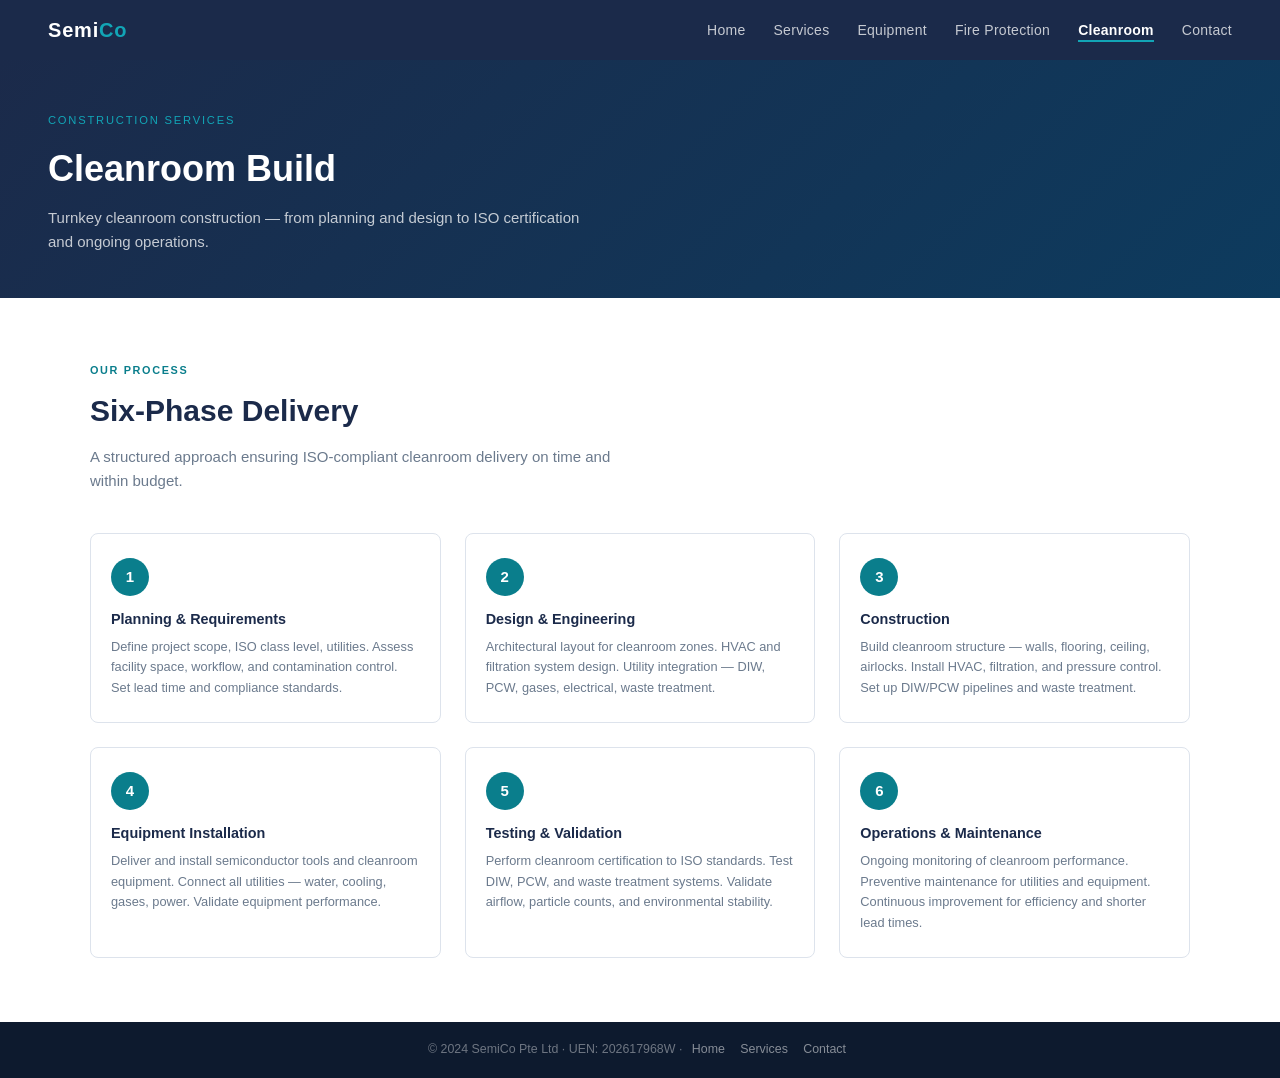
==== cleanroom.html @ 3f47e58f "Deploy SemiCo website" ====
<!DOCTYPE html>
<html lang="en">
<head>
  <meta charset="UTF-8"/>
  <meta name="viewport" content="width=device-width, initial-scale=1.0"/>
  <title>SemiCo – Cleanroom</title>
  <link rel="stylesheet" href="style.css"/>
</head>
<body>

<nav>
  <a href="index.html" class="nav-logo">Semi<span>Co</span></a>
  <ul class="nav-links">
    <li><a href="index.html">Home</a></li>
    <li><a href="services.html">Services</a></li>
    <li><a href="equipment.html">Equipment</a></li>
    <li><a href="fire.html">Fire Protection</a></li>
    <li><a href="cleanroom.html" class="active">Cleanroom</a></li>
    <li><a href="contact.html">Contact</a></li>
  </ul>
  <button class="nav-toggle" id="navToggle" aria-label="Toggle menu">
    <span></span><span></span><span></span>
  </button>
</nav>
<div class="nav-drawer" id="navDrawer">
  <ul>
    <li><a href="index.html">Home</a></li>
    <li><a href="services.html">Services</a></li>
    <li><a href="equipment.html">Equipment</a></li>
    <li><a href="fire.html">Fire Protection</a></li>
    <li><a href="cleanroom.html" class="active">Cleanroom</a></li>
    <li><a href="contact.html">Contact</a></li>
  </ul>
</div>

<div class="page-hero">
  <p class="eyebrow">Construction Services</p>
  <h1>Cleanroom Build</h1>
  <p>Turnkey cleanroom construction — from planning and design to ISO certification and ongoing operations.</p>
</div>

<!-- PROCESS -->
<section class="section">
  <div class="container">
    <p class="section-label">Our Process</p>
    <h2 class="section-title">Six-Phase Delivery</h2>
    <p class="section-subtitle">A structured approach ensuring ISO-compliant cleanroom delivery on time and within budget.</p>
    <div class="process-grid">
      <div class="process-step">
        <div class="step-num">1</div>
        <h4>Planning &amp; Requirements</h4>
        <p>Define project scope, ISO class level, utilities. Assess facility space, workflow, and contamination control. Set lead time and compliance standards.</p>
      </div>
      <div class="process-step">
        <div class="step-num">2</div>
        <h4>Design &amp; Engineering</h4>
        <p>Architectural layout for cleanroom zones. HVAC and filtration system design. Utility integration — DIW, PCW, gases, electrical, waste treatment.</p>
      </div>
      <div class="process-step">
        <div class="step-num">3</div>
        <h4>Construction</h4>
        <p>Build cleanroom structure — walls, flooring, ceiling, airlocks. Install HVAC, filtration, and pressure control. Set up DIW/PCW pipelines and waste treatment.</p>
      </div>
      <div class="process-step">
        <div class="step-num">4</div>
        <h4>Equipment Installation</h4>
        <p>Deliver and install semiconductor tools and cleanroom equipment. Connect all utilities — water, cooling, gases, power. Validate equipment performance.</p>
      </div>
      <div class="process-step">
        <div class="step-num">5</div>
        <h4>Testing &amp; Validation</h4>
        <p>Perform cleanroom certification to ISO standards. Test DIW, PCW, and waste treatment systems. Validate airflow, particle counts, and environmental stability.</p>
      </div>
      <div class="process-step">
        <div class="step-num">6</div>
        <h4>Operations &amp; Maintenance</h4>
        <p>Ongoing monitoring of cleanroom performance. Preventive maintenance for utilities and equipment. Continuous improvement for efficiency and shorter lead times.</p>
      </div>
    </div>
  </div>
</section>


<footer>
  © 2024 SemiCo Pte Ltd · UEN: 202617968W ·
  <a href="index.html">Home</a>
  <a href="services.html">Services</a>
  <a href="contact.html">Contact</a>
</footer>

<script>
  const toggle = document.getElementById('navToggle');
  const drawer = document.getElementById('navDrawer');
  toggle.addEventListener('click', () => {
    toggle.classList.toggle('open');
    drawer.classList.toggle('open');
  });
</script>
</body>
</html>
---- style.css ----
/* ── VARIABLES ── */
:root {
  --navy: #1B2A4A;
  --teal: #0A7E8C;
  --teal-light: #12A5B6;
  --accent: #F0A500;
  --off-white: #F5F7FA;
  --white: #ffffff;
  --text: #2C3E50;
  --muted: #6B7A8D;
  --border: #DDE3EC;
  --red: #C0392B;
}

* { box-sizing: border-box; margin: 0; padding: 0; }

body {
  font-family: 'Segoe UI', Calibri, Arial, sans-serif;
  color: var(--text);
  background: var(--white);
  line-height: 1.6;
}

/* ── NAV ── */
nav {
  position: sticky;
  top: 0;
  z-index: 200;
  background: var(--navy);
  height: 60px;
  display: flex;
  align-items: center;
  justify-content: space-between;
  padding: 0 48px;
}
.nav-logo {
  font-size: 1.25rem;
  font-weight: 700;
  color: var(--white);
  letter-spacing: 0.04em;
  text-decoration: none;
}
.nav-logo span { color: var(--teal-light); }

.nav-links {
  list-style: none;
  display: flex;
  gap: 28px;
  align-items: center;
}
.nav-links a {
  color: rgba(255,255,255,0.75);
  text-decoration: none;
  font-size: 0.875rem;
  letter-spacing: 0.02em;
  transition: color 0.2s;
  white-space: nowrap;
}
.nav-links a:hover,
.nav-links a.active { color: var(--white); }
.nav-links a.active { font-weight: 600; border-bottom: 2px solid var(--teal-light); padding-bottom: 2px; }

/* Hamburger */
.nav-toggle {
  display: none;
  flex-direction: column;
  gap: 5px;
  cursor: pointer;
  background: none;
  border: none;
  padding: 4px;
}
.nav-toggle span {
  display: block;
  width: 24px;
  height: 2px;
  background: var(--white);
  border-radius: 2px;
  transition: transform 0.25s, opacity 0.25s;
}
.nav-toggle.open span:nth-child(1) { transform: translateY(7px) rotate(45deg); }
.nav-toggle.open span:nth-child(2) { opacity: 0; }
.nav-toggle.open span:nth-child(3) { transform: translateY(-7px) rotate(-45deg); }

/* Mobile nav drawer */
.nav-drawer {
  display: none;
  position: fixed;
  top: 60px;
  left: 0; right: 0;
  background: var(--navy);
  z-index: 190;
  padding: 16px 0 24px;
  box-shadow: 0 8px 24px rgba(0,0,0,0.3);
}
.nav-drawer.open { display: block; }
.nav-drawer ul { list-style: none; }
.nav-drawer ul li a {
  display: block;
  padding: 12px 24px;
  color: rgba(255,255,255,0.8);
  text-decoration: none;
  font-size: 1rem;
  border-left: 3px solid transparent;
  transition: background 0.15s, border-color 0.15s;
}
.nav-drawer ul li a:hover,
.nav-drawer ul li a.active {
  background: rgba(255,255,255,0.06);
  border-left-color: var(--teal-light);
  color: var(--white);
}

/* ── PAGE HERO ── */
.hero {
  background: linear-gradient(135deg, var(--navy) 0%, #0D3B5E 55%, var(--teal) 100%);
  color: var(--white);
  padding: 88px 48px 72px;
  text-align: center;
}
.hero .eyebrow {
  font-size: 0.7rem;
  letter-spacing: 0.16em;
  text-transform: uppercase;
  color: var(--teal-light);
  margin-bottom: 14px;
}
.hero h1 {
  font-size: clamp(1.9rem, 5vw, 3.1rem);
  font-weight: 700;
  line-height: 1.15;
  max-width: 700px;
  margin: 0 auto 18px;
}
.hero h1 span { color: var(--accent); }
.hero p {
  max-width: 560px;
  margin: 0 auto 32px;
  font-size: 1.0625rem;
  color: rgba(255,255,255,0.8);
}

.page-hero {
  background: linear-gradient(135deg, var(--navy) 0%, #0D3B5E 100%);
  color: var(--white);
  padding: 52px 48px 44px;
}
.page-hero .eyebrow {
  font-size: 0.7rem;
  letter-spacing: 0.16em;
  text-transform: uppercase;
  color: var(--teal-light);
  margin-bottom: 10px;
}
.page-hero h1 {
  font-size: clamp(1.5rem, 4vw, 2.25rem);
  font-weight: 700;
  margin-bottom: 8px;
}
.page-hero p {
  color: rgba(255,255,255,0.75);
  font-size: 0.9375rem;
  max-width: 560px;
}

/* ── BUTTONS ── */
.btn {
  display: inline-block;
  padding: 12px 28px;
  border-radius: 4px;
  font-size: 0.9375rem;
  font-weight: 600;
  text-decoration: none;
  transition: opacity 0.2s;
  cursor: pointer;
}
.btn:hover { opacity: 0.85; }
.btn-primary { background: var(--accent); color: var(--navy); }
.btn-outline { border: 1.5px solid rgba(255,255,255,0.5); color: var(--white); }

/* ── STATS BAND ── */
.stats-band {
  background: var(--off-white);
  border-bottom: 1px solid var(--border);
  display: flex;
  justify-content: center;
  flex-wrap: wrap;
}
.stat {
  flex: 1;
  min-width: 140px;
  max-width: 220px;
  text-align: center;
  padding: 24px 16px;
  border-right: 1px solid var(--border);
}
.stat:last-child { border-right: none; }
.stat .num {
  display: block;
  font-size: 1.875rem;
  font-weight: 700;
  color: var(--teal);
  line-height: 1;
  margin-bottom: 4px;
}
.stat .label {
  font-size: 0.775rem;
  color: var(--muted);
  letter-spacing: 0.03em;
}

/* ── SECTION LAYOUT ── */
.section { padding: 64px 48px; }
.section-alt { background: var(--off-white); }
.container { max-width: 1100px; margin: 0 auto; }

.section-label {
  font-size: 0.68rem;
  letter-spacing: 0.15em;
  text-transform: uppercase;
  color: var(--teal);
  font-weight: 600;
  margin-bottom: 8px;
}
.section-title {
  font-size: clamp(1.4rem, 3vw, 1.875rem);
  font-weight: 700;
  color: var(--navy);
  margin-bottom: 10px;
}
.section-subtitle {
  color: var(--muted);
  max-width: 560px;
  margin-bottom: 40px;
  font-size: 0.9375rem;
}

/* ── CARDS ── */
.card-grid {
  display: grid;
  grid-template-columns: repeat(auto-fit, minmax(280px, 1fr));
  gap: 22px;
}
.card {
  background: var(--white);
  border: 1px solid var(--border);
  border-radius: 8px;
  padding: 26px 22px;
  transition: box-shadow 0.2s, transform 0.2s;
}
.card:hover {
  box-shadow: 0 8px 24px rgba(0,0,0,0.08);
  transform: translateY(-3px);
}
.card-icon {
  width: 42px; height: 42px;
  border-radius: 8px;
  background: linear-gradient(135deg, var(--teal), var(--teal-light));
  display: flex; align-items: center; justify-content: center;
  margin-bottom: 14px;
  font-size: 1.2rem;
}
.card h3 { font-size: 0.975rem; font-weight: 700; color: var(--navy); margin-bottom: 7px; }
.card p { font-size: 0.875rem; color: var(--muted); line-height: 1.55; }

/* ── EQUIPMENT CARD ── */
.eq-card {
  border-radius: 8px;
  overflow: hidden;
  border: 1px solid var(--border);
  background: var(--white);
  transition: box-shadow 0.2s;
}
.eq-card:hover { box-shadow: 0 8px 24px rgba(0,0,0,0.08); }
.eq-card-header {
  background: linear-gradient(135deg, var(--navy), #0D3B5E);
  color: var(--white);
  padding: 16px 18px;
}
.eq-card-header .tag {
  display: inline-block;
  font-size: 0.62rem;
  letter-spacing: 0.1em;
  text-transform: uppercase;
  background: rgba(255,255,255,0.15);
  border-radius: 3px;
  padding: 3px 7px;
  margin-bottom: 7px;
}
.eq-card-header h3 { font-size: 0.9375rem; font-weight: 600; }
.eq-card-body { padding: 16px 18px; }
.eq-card-body p { font-size: 0.85rem; color: var(--muted); line-height: 1.55; }

.badge {
  display: inline-block;
  background: var(--off-white);
  border: 1px solid var(--border);
  border-radius: 4px;
  padding: 5px 11px;
  font-size: 0.775rem;
  color: var(--navy);
  font-weight: 600;
}

/* ── ABOUT GRID ── */
.about-grid {
  display: grid;
  grid-template-columns: 1fr 1fr;
  gap: 48px;
  align-items: start;
}
.about-text p { margin-bottom: 14px; }

.mission-block {
  background: var(--navy);
  color: var(--white);
  border-radius: 8px;
  padding: 34px 30px;
  position: relative;
  overflow: hidden;
}
.mission-block::before {
  content: '"';
  position: absolute;
  top: -24px; left: 16px;
  font-size: 9rem;
  color: rgba(255,255,255,0.05);
  font-family: Georgia, serif;
  line-height: 1;
}
.mission-block .m-label {
  font-size: 0.68rem;
  letter-spacing: 0.15em;
  text-transform: uppercase;
  color: var(--teal-light);
  margin-bottom: 14px;
}
.mission-block blockquote {
  font-size: 1rem;
  line-height: 1.65;
  color: rgba(255,255,255,0.9);
  font-style: italic;
}

/* ── FIRE SECTION ── */
.fire-grid {
  display: grid;
  grid-template-columns: 1fr 1fr;
  gap: 40px;
  align-items: start;
}
.fire-list {
  list-style: none;
  display: grid;
  grid-template-columns: 1fr 1fr;
  gap: 9px;
  margin-top: 20px;
}
.fire-list li {
  display: flex; align-items: center; gap: 8px;
  font-size: 0.875rem;
}
.fire-list li::before {
  content: '';
  width: 7px; height: 7px;
  border-radius: 50%;
  background: var(--teal);
  flex-shrink: 0;
}
.fire-highlight {
  background: linear-gradient(135deg, #C0392B, #96281B);
  color: var(--white);
  border-radius: 8px;
  padding: 30px;
}
.fire-highlight h3 { font-size: 1.0625rem; font-weight: 700; margin-bottom: 12px; }
.fire-highlight p { font-size: 0.875rem; opacity: 0.9; margin-bottom: 8px; }

/* ── PROJECT TABLE ── */
.table-wrap { overflow-x: auto; -webkit-overflow-scrolling: touch; }
table { width: 100%; border-collapse: collapse; font-size: 0.875rem; }
thead tr { background: var(--navy); color: var(--white); }
th { padding: 13px 16px; text-align: left; font-weight: 600; white-space: nowrap; }
td { padding: 12px 16px; vertical-align: top; }
tbody tr:nth-child(odd) { background: var(--white); }
tbody tr:nth-child(even) { background: var(--off-white); }
tbody tr { border-bottom: 1px solid var(--border); }
.year-cell { white-space: nowrap; font-weight: 600; color: var(--navy); }
.year-cell.ongoing { color: var(--teal); }
.contractor-cell { color: var(--muted); }

/* ── PROCESS STEPS ── */
.process-grid {
  display: grid;
  grid-template-columns: repeat(3, 1fr);
  gap: 24px;
}
.process-step {
  background: var(--white);
  border: 1px solid var(--border);
  border-radius: 8px;
  padding: 24px 20px;
}
.step-num {
  width: 38px; height: 38px;
  border-radius: 50%;
  background: var(--teal);
  color: var(--white);
  font-weight: 700;
  font-size: 0.9375rem;
  display: flex; align-items: center; justify-content: center;
  margin-bottom: 12px;
}
.process-step h4 { font-size: 0.9rem; font-weight: 700; color: var(--navy); margin-bottom: 6px; }
.process-step p { font-size: 0.8rem; color: var(--muted); }

/* ── ORG CHART ── */
.org-wrap { text-align: center; }
.org-md {
  display: inline-block;
  background: var(--navy);
  color: var(--white);
  font-weight: 700;
  font-size: 0.875rem;
  padding: 13px 30px;
  border-radius: 6px;
  margin-bottom: 20px;
  letter-spacing: 0.04em;
}
.org-line {
  width: 2px; height: 26px;
  background: var(--border);
  margin: 0 auto 20px;
}
.org-depts {
  display: flex; flex-wrap: wrap;
  justify-content: center; gap: 10px;
}
.org-dept {
  background: var(--white);
  border: 1.5px solid var(--teal);
  color: var(--teal);
  font-size: 0.8rem;
  font-weight: 600;
  padding: 9px 18px;
  border-radius: 6px;
}

/* ── CONTACT ── */
.contact-grid {
  display: grid;
  grid-template-columns: 1fr 1fr;
  gap: 60px;
  align-items: start;
}
.contact-items { display: flex; flex-direction: column; gap: 18px; margin-top: 28px; }
.contact-item { display: flex; align-items: flex-start; gap: 13px; }
.c-icon {
  width: 36px; height: 36px;
  border-radius: 6px;
  background: rgba(255,255,255,0.08);
  display: flex; align-items: center; justify-content: center;
  flex-shrink: 0; font-size: 0.95rem;
}
.c-label { font-size: 0.67rem; text-transform: uppercase; letter-spacing: 0.1em; color: var(--teal-light); margin-bottom: 2px; }
.c-val { font-size: 0.9rem; color: rgba(255,255,255,0.9); }
.services-list { list-style: none; display: flex; flex-direction: column; gap: 10px; }
.services-list li {
  display: flex; align-items: flex-start; gap: 9px;
  font-size: 0.875rem; color: rgba(255,255,255,0.8);
}
.services-list li::before { content: '→'; color: var(--accent); flex-shrink: 0; margin-top: 1px; }

/* ── FOOTER ── */
footer {
  background: #0D1A2E;
  color: rgba(255,255,255,0.4);
  text-align: center;
  padding: 18px 24px;
  font-size: 0.775rem;
}
footer a { color: rgba(255,255,255,0.5); text-decoration: none; margin: 0 6px; }
footer a:hover { color: rgba(255,255,255,0.8); }

/* ── HERO BUTTONS ── */
.hero-btns { display: flex; gap: 12px; justify-content: center; flex-wrap: wrap; }

/* ── SPEC LIST (equipment cards) ── */
.spec-label {
  font-size: 0.66rem;
  letter-spacing: 0.12em;
  text-transform: uppercase;
  color: var(--teal);
  font-weight: 700;
  margin-bottom: 6px;
  margin-top: 10px;
}
.spec-list {
  list-style: none;
  display: flex;
  flex-direction: column;
  gap: 5px;
}
.spec-list li {
  display: flex;
  align-items: flex-start;
  gap: 7px;
  font-size: 0.8rem;
  color: var(--muted);
  line-height: 1.45;
}
.spec-list li::before {
  content: '·';
  color: var(--teal);
  font-weight: 700;
  flex-shrink: 0;
  margin-top: 0;
}

/* ── CTA BUTTON ── */
.cta-btn {
  display: inline-block;
  background: var(--accent);
  color: var(--navy);
  font-weight: 700;
  font-size: 0.9375rem;
  padding: 13px 30px;
  border-radius: 5px;
  text-decoration: none;
  transition: opacity 0.2s;
}
.cta-btn:hover { opacity: 0.85; }

/* ── VALUES GRID ── */
.values-grid {
  display: grid;
  grid-template-columns: repeat(auto-fit, minmax(220px, 1fr));
  gap: 20px;
}
.value-card {
  background: var(--white);
  border: 1px solid var(--border);
  border-top: 3px solid var(--teal);
  border-radius: 8px;
  padding: 22px 20px;
}
.value-card .v-icon {
  font-size: 1.5rem;
  margin-bottom: 10px;
  display: block;
}
.value-card h4 {
  font-size: 0.9rem;
  font-weight: 700;
  color: var(--navy);
  margin-bottom: 6px;
}
.value-card p {
  font-size: 0.8rem;
  color: var(--muted);
  line-height: 1.5;
}

/* ── RESPONSIVE ── */
@media (max-width: 900px) {
  nav { padding: 0 24px; }
  .nav-links { display: none; }
  .nav-toggle { display: flex; }

  .hero, .page-hero { padding: 52px 24px 40px; }
  .section { padding: 48px 20px; }

  .about-grid,
  .fire-grid,
  .contact-grid { grid-template-columns: 1fr; gap: 28px; }

  .process-grid { grid-template-columns: 1fr 1fr; }

  .fire-list { grid-template-columns: 1fr; }

  .stat { border-right: none; border-bottom: 1px solid var(--border); }
  .stat:last-child { border-bottom: none; }

  .page-hero { padding: 40px 24px 32px; }
}

@media (max-width: 600px) {
  nav { padding: 0 16px; }
  .hero { padding: 48px 16px 36px; }
  .section { padding: 40px 16px; }
  .page-hero { padding: 36px 16px 28px; }

  .process-grid { grid-template-columns: 1fr; }
  .card-grid { grid-template-columns: 1fr; }

  .contact-grid { gap: 32px; }

  table { font-size: 0.8rem; }
  th, td { padding: 10px 12px; }
}
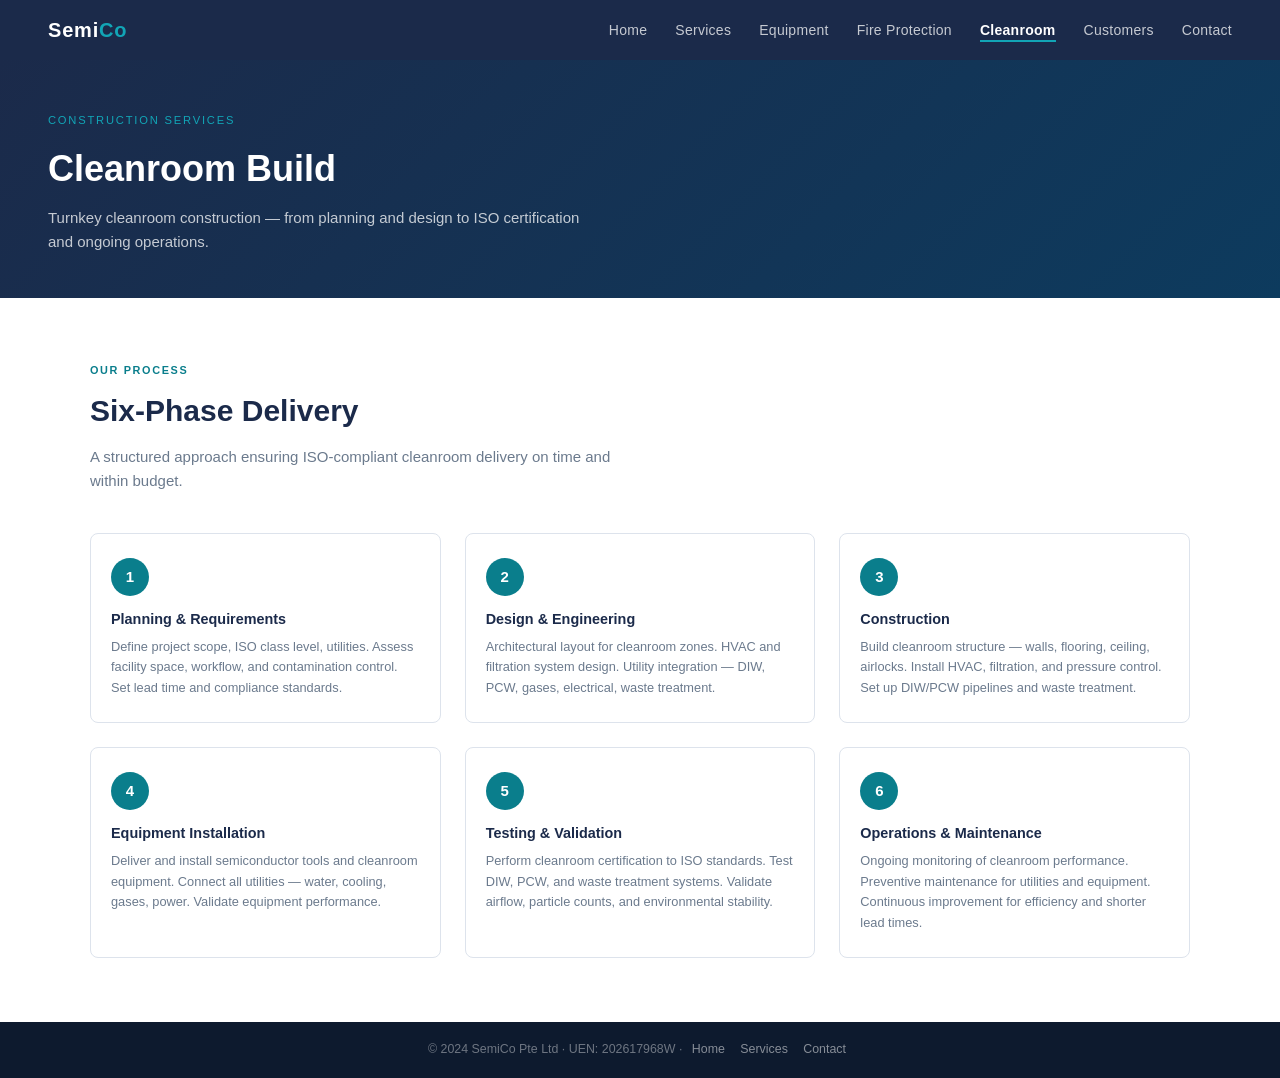
==== commit 42db89f7: "Add Customers page with 8 company logos, update all nav links" ====
--- a/cleanroom.html
+++ b/cleanroom.html
@@ -16,6 +16,7 @@
     <li><a href="equipment.html">Equipment</a></li>
     <li><a href="fire.html">Fire Protection</a></li>
     <li><a href="cleanroom.html" class="active">Cleanroom</a></li>
+    <li><a href="customers.html">Customers</a></li>
     <li><a href="contact.html">Contact</a></li>
   </ul>
   <button class="nav-toggle" id="navToggle" aria-label="Toggle menu">
@@ -29,6 +30,7 @@
     <li><a href="equipment.html">Equipment</a></li>
     <li><a href="fire.html">Fire Protection</a></li>
     <li><a href="cleanroom.html" class="active">Cleanroom</a></li>
+    <li><a href="customers.html">Customers</a></li>
     <li><a href="contact.html">Contact</a></li>
   </ul>
 </div>
--- a/style.css
+++ b/style.css
@@ -262,6 +262,17 @@
 }
 .card h3 { font-size: 0.975rem; font-weight: 700; color: var(--navy); margin-bottom: 7px; }
 .card p { font-size: 0.875rem; color: var(--muted); line-height: 1.55; }
+.svc-link {
+  display: inline-block;
+  margin-top: 12px;
+  font-size: 0.8rem;
+  font-weight: 600;
+  color: var(--teal);
+  text-decoration: none;
+  border-bottom: 1px solid transparent;
+  transition: border-color 0.2s, color 0.2s;
+}
+.svc-link:hover { color: var(--navy); border-bottom-color: var(--navy); }
 
 /* ── EQUIPMENT CARD ── */
 .eq-card {
@@ -414,7 +425,7 @@
 .process-step h4 { font-size: 0.9rem; font-weight: 700; color: var(--navy); margin-bottom: 6px; }
 .process-step p { font-size: 0.8rem; color: var(--muted); }
 
-/* ── ORG CHART ── */
+/* ── ORG CHART (generic) ── */
 .org-wrap { text-align: center; }
 .org-md {
   display: inline-block;
@@ -446,6 +457,82 @@
   border-radius: 6px;
 }
 
+/* ── FIRE ORG CHART ── */
+.fire-org { text-align: center; }
+
+.fire-org-level { display: flex; justify-content: center; }
+
+.fire-org-node {
+  border-radius: 8px;
+  padding: 18px 32px;
+  min-width: 260px;
+  text-align: center;
+}
+.fire-org-node .node-title { font-weight: 700; font-size: 0.95rem; margin-bottom: 5px; }
+.fire-org-node .node-role  { font-size: 0.8rem; opacity: 0.82; margin-bottom: 3px; }
+.fire-org-node .node-note  { font-size: 0.72rem; opacity: 0.6; letter-spacing: 0.02em; }
+
+.fire-org-node-top { background: #7B1818; color: var(--white); }
+.fire-org-node-mid { background: var(--navy); color: var(--white); }
+
+.fire-org-vline {
+  width: 2px; height: 28px;
+  background: var(--border);
+  margin: 0 auto;
+}
+
+/* Horizontal branch line + vertical drops */
+.fire-org-connector {
+  position: relative;
+  display: flex;
+  justify-content: center;
+  gap: 14px;
+}
+.fire-org-connector::before {
+  content: '';
+  position: absolute;
+  top: 0; left: 12%; right: 12%;
+  height: 2px;
+  background: var(--border);
+}
+.fire-org-tech-wrap {
+  position: relative;
+  flex: 1;
+  max-width: 210px;
+  padding-top: 26px;
+  display: flex;
+  justify-content: center;
+}
+.fire-org-tech-wrap::before {
+  content: '';
+  position: absolute;
+  top: 0; left: calc(50% - 1px);
+  width: 2px; height: 26px;
+  background: var(--border);
+}
+.fire-org-leaf {
+  width: 100%;
+  background: var(--white);
+  border: 1.5px solid var(--teal);
+  border-top: 3px solid var(--teal);
+  border-radius: 8px;
+  padding: 14px 14px;
+  text-align: center;
+}
+.fire-org-leaf .node-title { color: var(--navy); font-weight: 700; font-size: 0.875rem; margin-bottom: 4px; }
+.fire-org-leaf .node-role  { color: var(--muted); font-size: 0.76rem; line-height: 1.4; }
+
+@media (max-width: 900px) {
+  .fire-org-connector { flex-wrap: wrap; gap: 10px; }
+  .fire-org-connector::before { display: none; }
+  .fire-org-tech-wrap { max-width: calc(50% - 5px); padding-top: 0; }
+  .fire-org-tech-wrap::before { display: none; }
+  .fire-org-node { min-width: 200px; padding: 16px 20px; }
+}
+@media (max-width: 600px) {
+  .fire-org-tech-wrap { max-width: 100%; }
+}
+
 /* ── CONTACT ── */
 .contact-grid {
   display: grid;
@@ -561,40 +648,293 @@
   line-height: 1.5;
 }
 
-/* ── RESPONSIVE ── */
+/* ── EQUIPMENT ROW (image + body side by side) ── */
+.eq-row {
+  display: grid;
+  grid-template-columns: 1fr 1fr;
+  gap: 48px;
+  align-items: start;
+  margin-bottom: 16px;
+}
+
+/* Flip: body left, image right */
+.eq-row-flip .eq-row-media { order: 2; }
+.eq-row-flip .eq-row-body  { order: 1; }
+
+.eq-row-divider {
+  height: 1px;
+  background: var(--border);
+  margin: 48px 0;
+}
+
+/* Media column — images */
+.eq-row-media { width: 100%; }
+
+.eq-img-single {
+  width: 100%;
+  border-radius: 10px;
+  overflow: hidden;
+  background: var(--off-white);
+  line-height: 0;
+}
+/* Show full image at natural proportions — no cropping */
+.eq-img-single img {
+  width: 100%;
+  height: auto;
+  display: block;
+  border-radius: 10px;
+}
+
+.eq-img-stack {
+  display: flex;
+  flex-direction: column;
+  gap: 8px;
+}
+/* Stack: full image at natural proportions */
+.eq-img-stack img {
+  width: 100%;
+  height: auto;
+  border-radius: 8px;
+  display: block;
+}
+
+/* Body column */
+.eq-row-body h3 {
+  font-size: 1.125rem;
+  font-weight: 700;
+  color: var(--navy);
+  margin: 10px 0 8px;
+}
+.eq-row-body p {
+  font-size: 0.875rem;
+  color: var(--muted);
+  line-height: 1.6;
+  margin-bottom: 6px;
+}
+
+/* ── EQUIPMENT CARDS ── */
+.eq-card-grid { margin-top: 40px; }
+
+.eq-card {
+  border-radius: 10px;
+  overflow: hidden;
+  border: 1px solid var(--border);
+  background: var(--white);
+  display: flex;
+  flex-direction: column;
+  transition: box-shadow 0.2s, transform 0.2s;
+}
+.eq-card:hover {
+  box-shadow: 0 8px 28px rgba(0,0,0,0.09);
+  transform: translateY(-3px);
+}
+
+/* Card photo area — contain so full image is always visible */
+.eq-card-photo {
+  width: 100%;
+  background: var(--off-white);
+  line-height: 0;
+  display: flex;
+  align-items: center;
+  justify-content: center;
+  padding: 16px;
+  box-sizing: border-box;
+}
+.eq-card-photo img {
+  width: 100%;
+  height: auto;
+  max-height: 280px;
+  object-fit: contain;
+  display: block;
+}
+
+/* Duo — two portrait images side by side, contained fully */
+.eq-card-photo-duo {
+  display: grid;
+  grid-template-columns: 1fr 1fr;
+  gap: 8px;
+  background: var(--off-white);
+  padding: 16px;
+  box-sizing: border-box;
+}
+.eq-card-photo-duo img {
+  width: 100%;
+  height: 240px;
+  object-fit: contain;
+  display: block;
+  background: var(--off-white);
+}
+
+/* Trio — three images in a row, contained */
+.eq-card-photo-trio {
+  display: grid;
+  grid-template-columns: 1fr 1fr 1fr;
+  gap: 8px;
+  background: var(--off-white);
+  padding: 12px;
+  box-sizing: border-box;
+}
+.eq-card-photo-trio img {
+  width: 100%;
+  height: 160px;
+  object-fit: contain;
+  display: block;
+  background: var(--off-white);
+}
+
+.eq-card-header {
+  background: linear-gradient(135deg, var(--navy), #0D3B5E);
+  color: var(--white);
+  padding: 14px 18px;
+}
+.eq-card-header .tag {
+  display: inline-block;
+  font-size: 0.62rem;
+  letter-spacing: 0.1em;
+  text-transform: uppercase;
+  background: rgba(255,255,255,0.15);
+  border-radius: 3px;
+  padding: 3px 7px;
+  margin-bottom: 6px;
+}
+.eq-card-header h3 { font-size: 0.9375rem; font-weight: 600; }
+.eq-card-body {
+  padding: 16px 18px;
+  flex: 1;
+}
+.eq-card-body p { font-size: 0.85rem; color: var(--muted); line-height: 1.55; }
+
+/* Inline tag pill (used in eq-row-body) */
+.tag-inline {
+  display: inline-block;
+  font-size: 0.62rem;
+  letter-spacing: 0.1em;
+  text-transform: uppercase;
+  background: var(--teal);
+  color: var(--white);
+  border-radius: 3px;
+  padding: 3px 8px;
+}
+
+/* ── K&S ArisMD stats ── */
+.aris-stats {
+  display: grid;
+  grid-template-columns: 1fr 1fr;
+  gap: 10px;
+  margin: 18px 0 14px;
+}
+.aris-stat {
+  background: var(--navy);
+  border-radius: 6px;
+  padding: 14px 12px;
+  text-align: center;
+  display: flex;
+  flex-direction: column;
+  gap: 4px;
+}
+.aris-num {
+  font-size: 1.25rem;
+  font-weight: 700;
+  color: var(--accent);
+  line-height: 1;
+}
+.aris-lbl {
+  font-size: 0.7rem;
+  color: rgba(255,255,255,0.6);
+}
+.badge-row {
+  display: flex;
+  flex-wrap: wrap;
+  gap: 6px;
+}
+
+/* ── CTA band ── */
+.eq-cta-band {
+  background: var(--navy);
+  padding: 64px 48px;
+}
+
+/* ── RESPONSIVE: TABLET (≤900px) ── */
 @media (max-width: 900px) {
   nav { padding: 0 24px; }
   .nav-links { display: none; }
   .nav-toggle { display: flex; }
 
-  .hero, .page-hero { padding: 52px 24px 40px; }
+  .hero   { padding: 56px 24px 44px; }
+  .page-hero { padding: 40px 24px 32px; }
   .section { padding: 48px 20px; }
 
+  /* Two-col grids → single column */
   .about-grid,
   .fire-grid,
-  .contact-grid { grid-template-columns: 1fr; gap: 28px; }
-
+  .contact-grid,
+  .eq-row { grid-template-columns: 1fr; gap: 24px; }
+
+  /* Flip rows: always image first on mobile */
+  .eq-row-flip .eq-row-media { order: 0; }
+  .eq-row-flip .eq-row-body  { order: 1; }
+
+  .eq-row-divider { margin: 32px 0; }
+  .eq-card-grid   { margin-top: 24px; }
+  .eq-cta-band    { padding: 48px 24px; }
+
+  /* Process grid 3→2 cols */
   .process-grid { grid-template-columns: 1fr 1fr; }
 
+  /* Fire page */
   .fire-list { grid-template-columns: 1fr; }
 
-  .stat { border-right: none; border-bottom: 1px solid var(--border); }
+  /* Stats band — stack vertically */
+  .stats-band { flex-direction: column; align-items: stretch; }
+  .stat { border-right: none; border-bottom: 1px solid var(--border); max-width: 100%; }
   .stat:last-child { border-bottom: none; }
 
-  .page-hero { padding: 40px 24px 32px; }
-}
-
+  /* Slightly smaller hero heading */
+  .hero h1 { font-size: clamp(1.6rem, 5vw, 2.4rem); }
+}
+
+/* ── RESPONSIVE: MOBILE (≤600px) ── */
 @media (max-width: 600px) {
   nav { padding: 0 16px; }
-  .hero { padding: 48px 16px 36px; }
-  .section { padding: 40px 16px; }
-  .page-hero { padding: 36px 16px 28px; }
-
+  .hero   { padding: 44px 16px 32px; }
+  .page-hero { padding: 32px 16px 24px; }
+  .section { padding: 36px 16px; }
+
+  /* Single-col card grid */
+  .card-grid { grid-template-columns: 1fr; }
+
+  /* Process grid → 1 col */
   .process-grid { grid-template-columns: 1fr; }
-  .card-grid { grid-template-columns: 1fr; }
-
-  .contact-grid { gap: 32px; }
-
-  table { font-size: 0.8rem; }
-  th, td { padding: 10px 12px; }
-}
+
+  /* Values grid → 1 col on phones */
+  .values-grid { grid-template-columns: 1fr; }
+
+  /* Equipment duo/trio photo strips → compact on phones */
+  .eq-card-photo-duo { gap: 4px; padding: 10px; }
+  .eq-card-photo-duo img { height: 160px; }
+  .eq-card-photo-trio { grid-template-columns: 1fr 1fr; gap: 4px; padding: 8px; }
+  .eq-card-photo-trio img { height: 100px; }
+
+  /* ArisMD stats stay 2-col — readable at small size */
+  .aris-stats { gap: 8px; }
+  .aris-num   { font-size: 1.1rem; }
+
+  /* Hero buttons stack */
+  .hero-btns { flex-direction: column; align-items: center; gap: 10px; }
+  .hero-btns .btn { width: 100%; max-width: 280px; text-align: center; }
+
+  /* Section typography */
+  .section-title  { font-size: 1.3rem; }
+  .section-subtitle { font-size: 0.875rem; }
+
+  /* Contact */
+  .contact-grid { gap: 24px; }
+
+  /* Table */
+  table   { font-size: 0.8rem; }
+  th, td  { padding: 10px 12px; }
+
+  /* Reduce large gaps */
+  .eq-row-divider { margin: 20px 0; }
+  .eq-cta-band    { padding: 40px 16px; }
+}
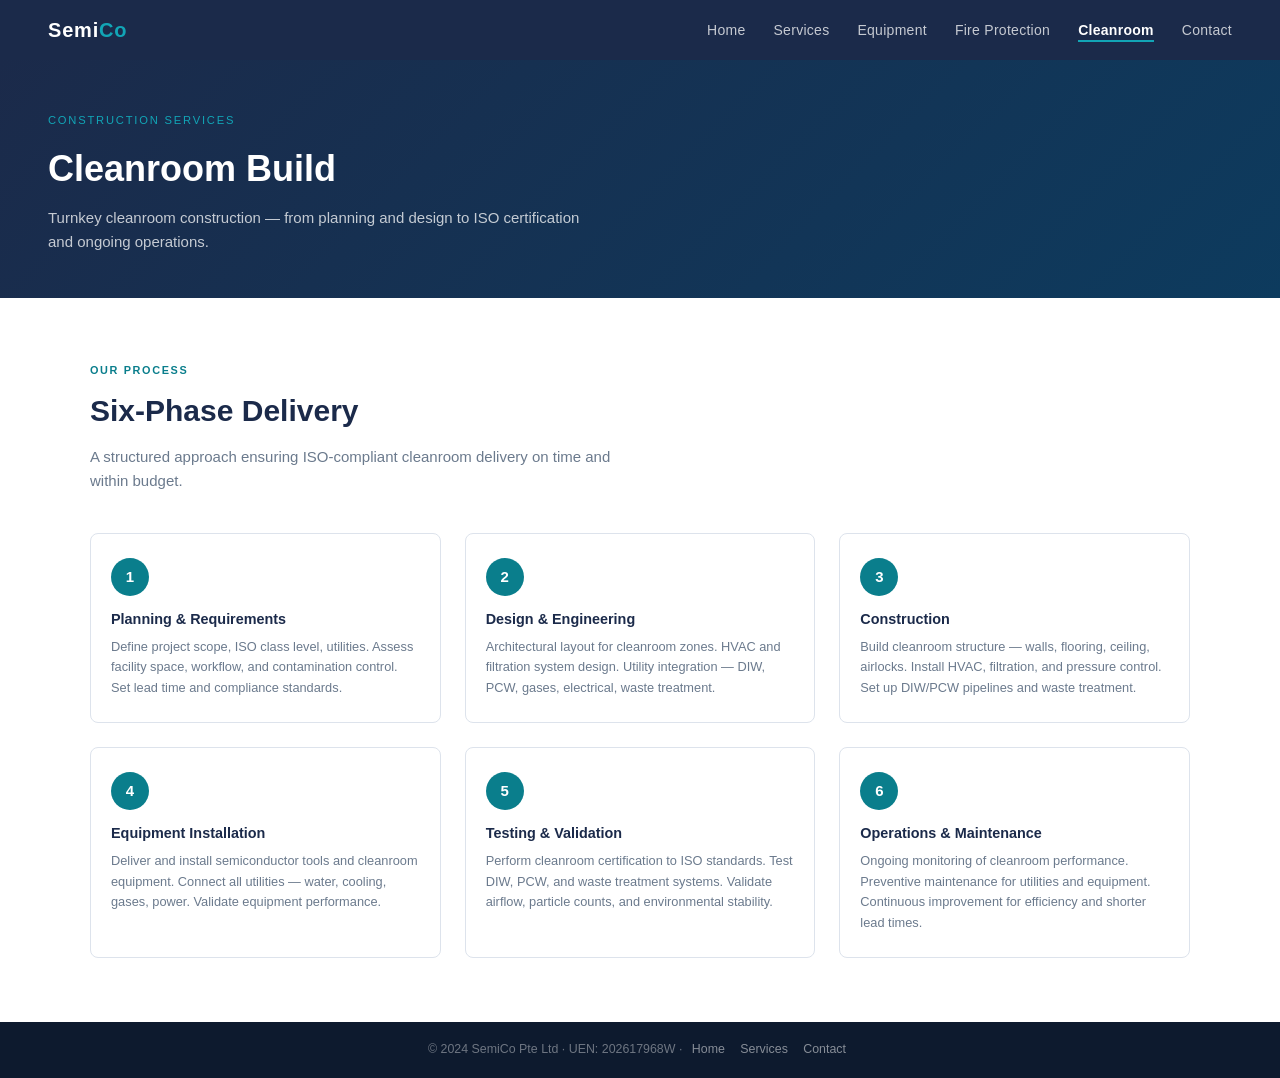
==== commit c96cc29e: "Hide Customers page from navigation" ====
--- a/cleanroom.html
+++ b/cleanroom.html
@@ -16,7 +16,6 @@
     <li><a href="equipment.html">Equipment</a></li>
     <li><a href="fire.html">Fire Protection</a></li>
     <li><a href="cleanroom.html" class="active">Cleanroom</a></li>
-    <li><a href="customers.html">Customers</a></li>
     <li><a href="contact.html">Contact</a></li>
   </ul>
   <button class="nav-toggle" id="navToggle" aria-label="Toggle menu">
@@ -30,7 +29,6 @@
     <li><a href="equipment.html">Equipment</a></li>
     <li><a href="fire.html">Fire Protection</a></li>
     <li><a href="cleanroom.html" class="active">Cleanroom</a></li>
-    <li><a href="customers.html">Customers</a></li>
     <li><a href="contact.html">Contact</a></li>
   </ul>
 </div>
